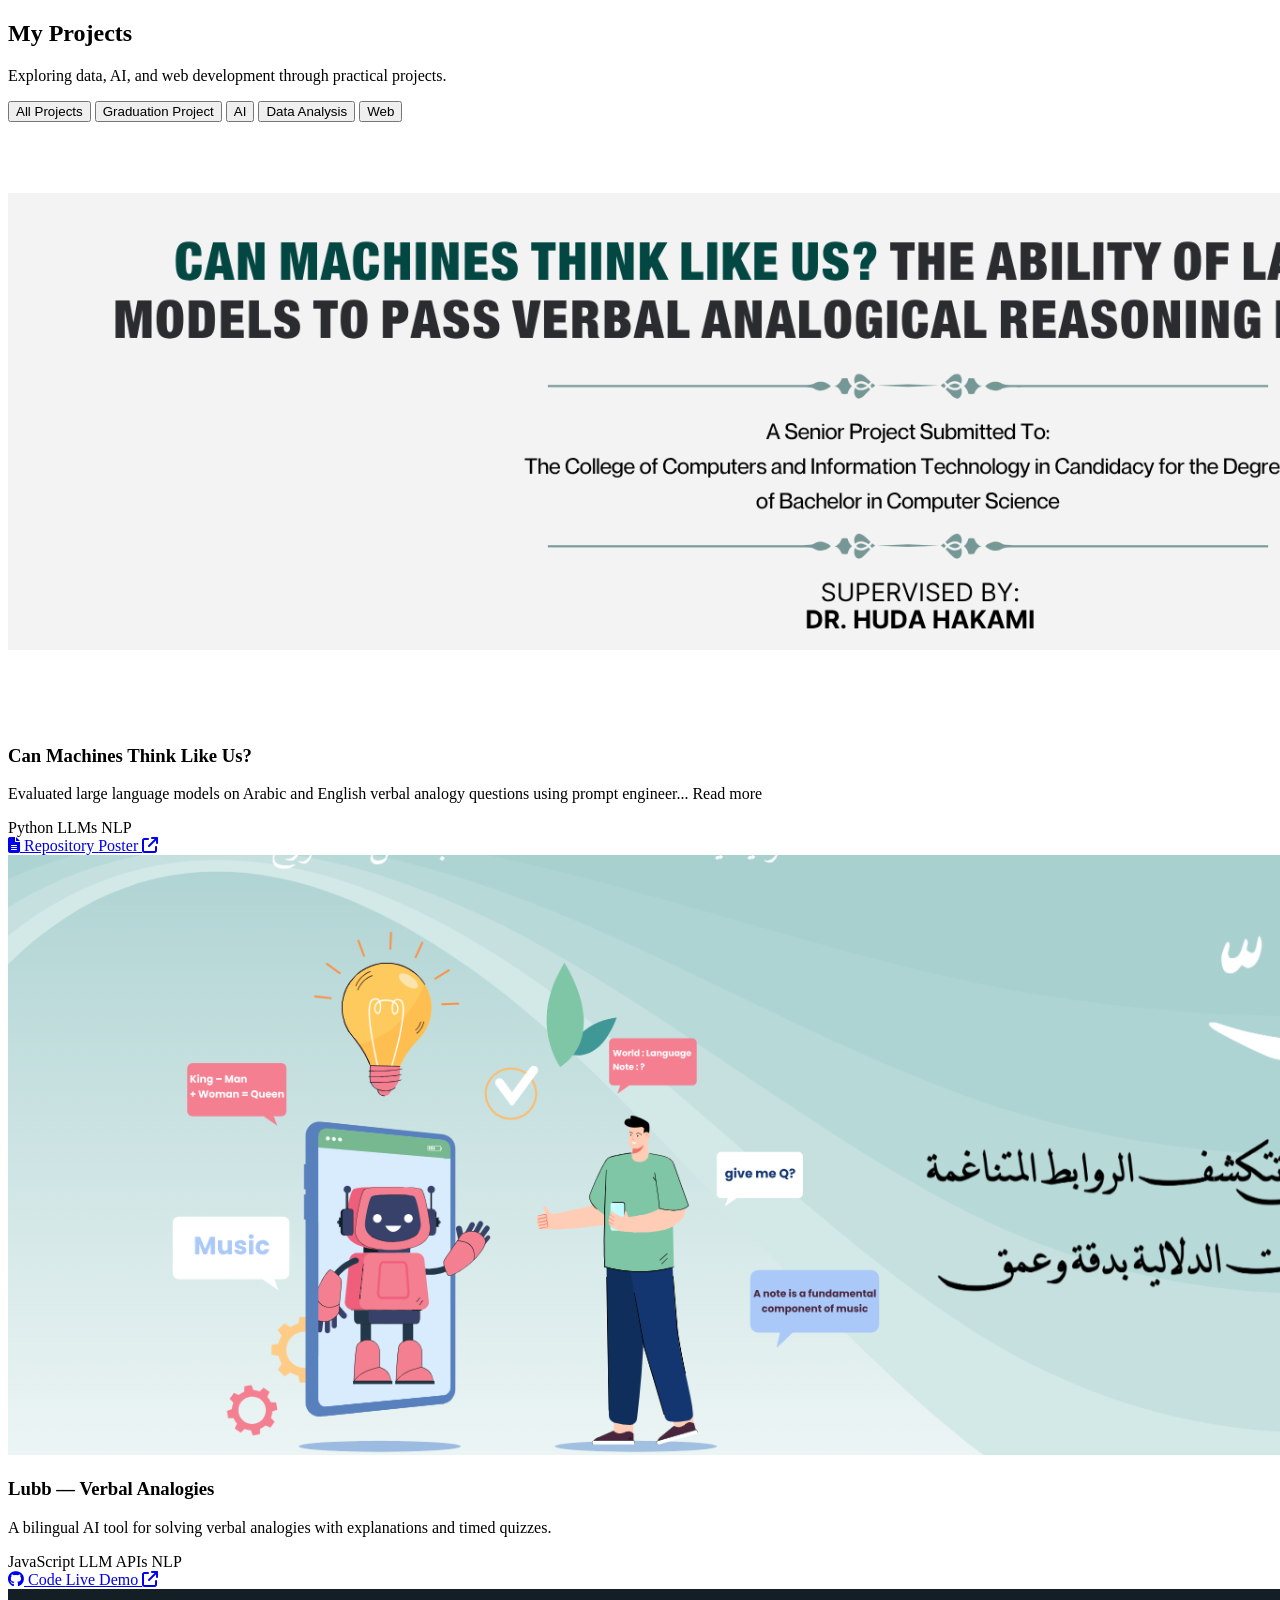
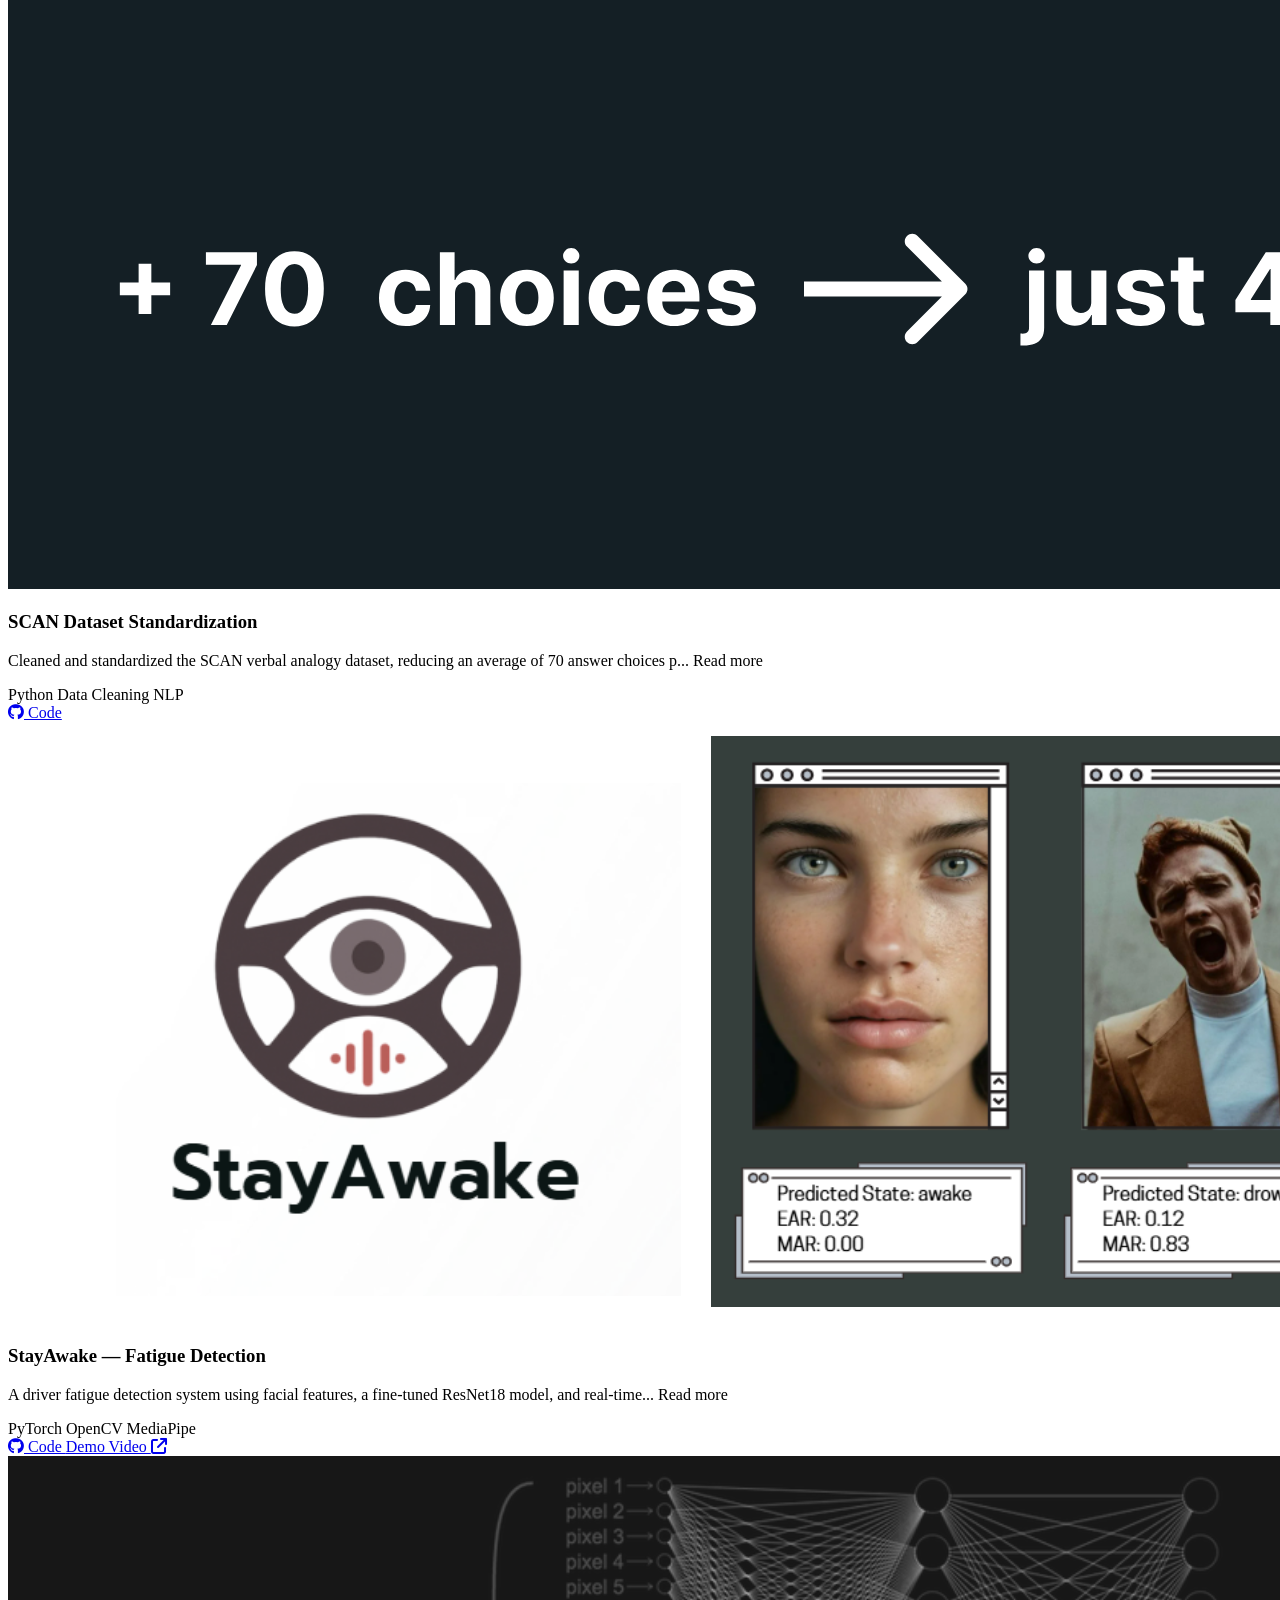
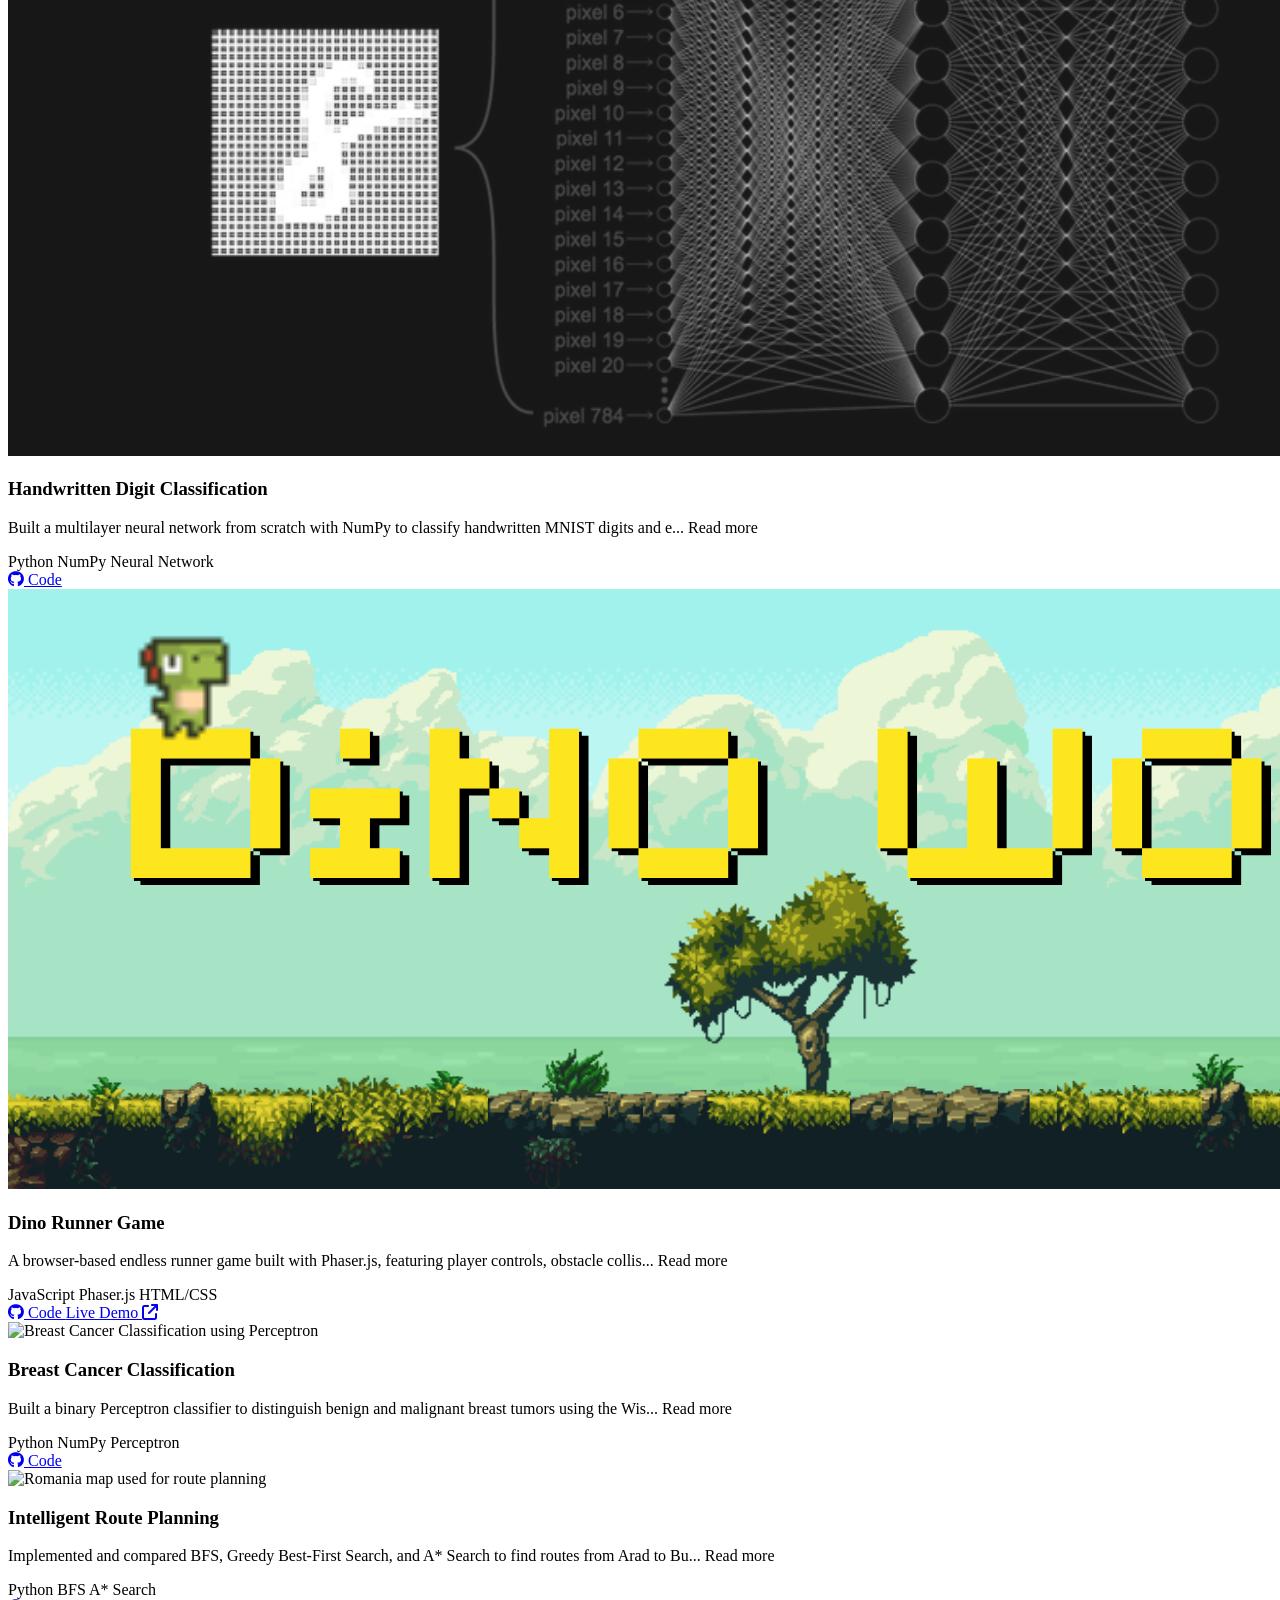
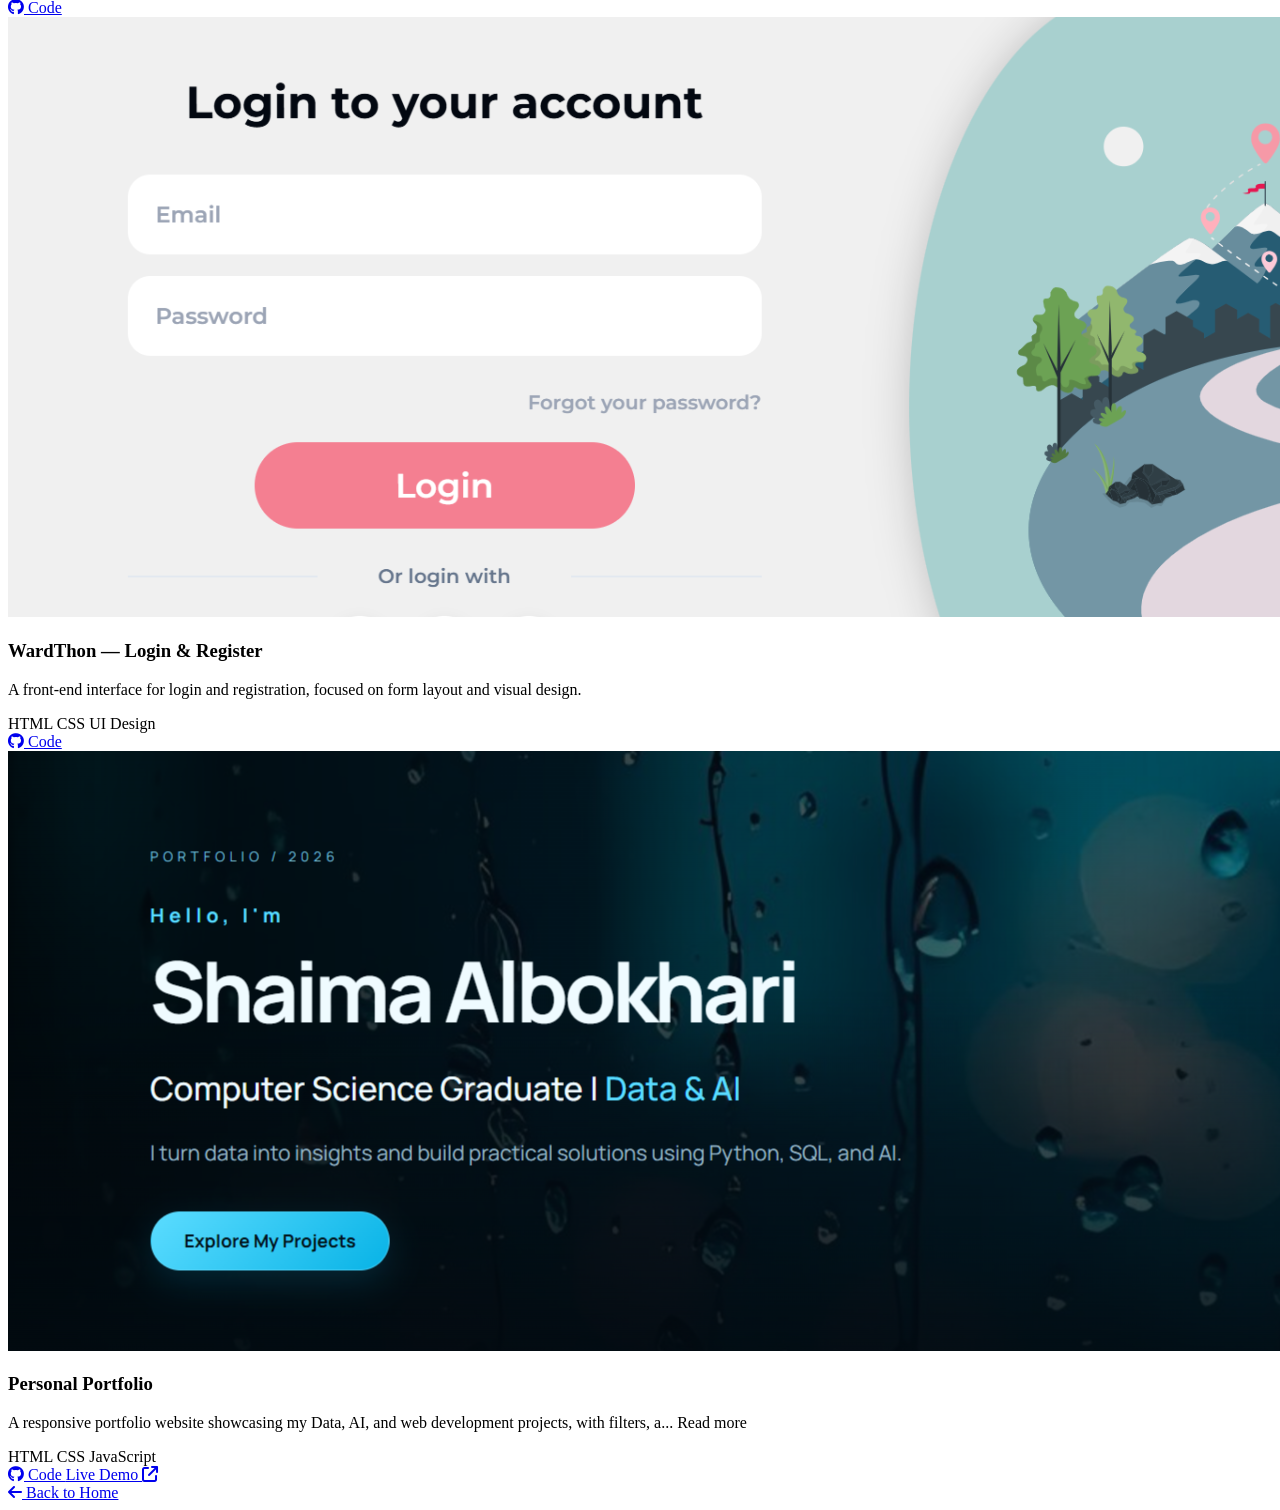
==== projects.html @ c420c737 "Add files via upload" ====
<!DOCTYPE html>
<html lang="en">
 <head>
  <meta charset="utf-8">
  <meta content="width=device-width, initial-scale=1.0" name="viewport">
  <title>
   Projects | Shaima Albokhari
  </title>
  <link href="https://cdnjs.cloudflare.com/ajax/libs/font-awesome/6.5.2/css/all.min.css" rel="stylesheet">
  <link href="https://fonts.googleapis.com/css2?family=Poppins:wght@300;400;500;600;700&family=Allura&display=swap" rel="stylesheet">
  <link href="style-cinematic.css" rel="stylesheet">
  <link href="logo-fish.svg" rel="icon" type="image/svg+xml">
 </head>
 <body>
  <section class="projects" id="projects">
   <h2>
    My Projects
   </h2>
   <p class="projects-subtitle">
    Exploring data, AI, and web development through practical projects.
   </p>
   <div aria-label="Filter projects" class="filter-buttons">
    <button aria-pressed="true" class="filter-btn active" data-filter="all" type="button">
     All Projects
    </button>
    <button aria-pressed="false" class="filter-btn" data-filter="graduation" type="button">
     Graduation Project
    </button>
    <button aria-pressed="false" class="filter-btn" data-filter="ai" type="button">
     AI
    </button>
    <button aria-pressed="false" class="filter-btn" data-filter="data" type="button">
     Data Analysis
    </button>
    <button aria-pressed="false" class="filter-btn" data-filter="web" type="button">
     Web
    </button>
   </div>
   <div class="projects-container">
    <!-- ========== GRADUATION RESEARCH ========== -->
    <div class="project-card" data-category="graduation ai">
     <div class="project-image project-cover">
      <img alt="Can Machines Think Like Us research project" src="graduation_cover.svg">
     </div>
     <div class="project-content">
      <h3 class="project-title">
       Can Machines Think Like Us?
      </h3>
      <p class="project-description">
       Evaluated large language models on Arabic and English
                        verbal analogy questions using prompt engineering
                        strategies to analyze their reasoning performance.
      </p>
      <div class="project-tags">
       <span>
        Python
       </span>
       <span>
        LLMs
       </span>
       <span>
        NLP
       </span>
      </div>
      <div class="project-links">
       <a class="code-link" href="https://github.com/ShaimaAlbokhari/llm-verbal-analogical-reasoning" rel="noopener noreferrer" target="_blank">
        <i aria-hidden="true" class="fa-solid fa-file-lines">
        </i>
        Repository
       </a>
       <a class="demo-link" href="Poster.pdf" rel="noopener noreferrer" target="_blank">
        Poster
        <i aria-hidden="true" class="fa-solid fa-arrow-up-right-from-square">
        </i>
       </a>
      </div>
     </div>
    </div>
    <!-- ========== LUBB ========== -->
    <div class="project-card" data-category="web ai graduation">
     <div class="project-image project-cover">
      <img alt="Lubb &mdash; Verbal Analogies" src="lubb_cover.svg">
     </div>
     <div class="project-content">
      <h3 class="project-title">
       Lubb &mdash; Verbal Analogies
      </h3>
      <p class="project-description">
       A bilingual AI tool for solving verbal analogies with
                        explanations and timed quizzes.
      </p>
      <div class="project-tags">
       <span>
        JavaScript
       </span>
       <span>
        LLM APIs
       </span>
       <span>
        NLP
       </span>
      </div>
      <div class="project-links">
       <a class="code-link" href="https://github.com/ShaimaAlbokhari/lubb-ai-verbal-analogies" rel="noopener noreferrer" target="_blank">
        <i aria-hidden="true" class="fa-brands fa-github">
        </i>
        Code
       </a>
       <a class="demo-link" href="https://lubb-tu.github.io/" rel="noopener noreferrer" target="_blank">
        Live Demo
        <i aria-hidden="true" class="fa-solid fa-arrow-up-right-from-square">
        </i>
       </a>
      </div>
     </div>
    </div>
    <!-- ========== SCAN ========== -->
    <div class="project-card" data-category="ai data graduation">
     <div class="project-image project-cover">
      <img alt="SCAN dataset standardization" src="scan_cover.svg">
     </div>
     <div class="project-content">
      <h3 class="project-title">
       SCAN Dataset Standardization
      </h3>
      <p class="project-description">
       Cleaned and standardized the SCAN verbal analogy
                        dataset, reducing an average of 70 answer choices per
                        question into a consistent four-option format.
      </p>
      <div class="project-tags">
       <span>
        Python
       </span>
       <span>
        Data Cleaning
       </span>
       <span>
        NLP
       </span>
      </div>
      <div class="project-links">
       <a class="code-link" href="https://github.com/ShaimaAlbokhari/scan-dataset-preprocessing" rel="noopener noreferrer" target="_blank">
        <i aria-hidden="true" class="fa-brands fa-github">
        </i>
        Code
       </a>
      </div>
     </div>
    </div>
    <!-- ========== STAYAWAKE ========== -->
    <div class="project-card" data-category="ai">
     <div class="project-image project-cover">
      <img alt="StayAwake &mdash; Fatigue Detection" src="stayawake_cover.svg">
     </div>
     <div class="project-content">
      <h3 class="project-title">
       StayAwake &mdash; Fatigue Detection
      </h3>
      <p class="project-description">
       A driver fatigue detection system using facial
                        features, a fine-tuned ResNet18 model, and
                        real-time alerts.
      </p>
      <div class="project-tags">
       <span>
        PyTorch
       </span>
       <span>
        OpenCV
       </span>
       <span>
        MediaPipe
       </span>
      </div>
      <div class="project-links">
       <a class="code-link" href="https://github.com/ShaimaAlbokhari/stayawake-fatigue-detection" rel="noopener noreferrer" target="_blank">
        <i aria-hidden="true" class="fa-brands fa-github">
        </i>
        Code
       </a>
       <a class="demo-link" href="stayawake_demo.mp4" rel="noopener noreferrer" target="_blank">
        Demo Video
        <i aria-hidden="true" class="fa-solid fa-arrow-up-right-from-square">
        </i>
       </a>
      </div>
     </div>
    </div>
    <!-- ========== MNIST ========== -->
    <div class="project-card" data-category="ai data">
     <div class="project-image project-cover">
      <img alt="Handwritten digit classification predictions" src="mnist cover.svg">
     </div>
     <div class="project-content">
      <h3 class="project-title">
       Handwritten Digit Classification
      </h3>
      <p class="project-description">
       Built a multilayer neural network from scratch with
                        NumPy to classify handwritten MNIST digits and
                        evaluate model accuracy and generalization.
      </p>
      <div class="project-tags">
       <span>
        Python
       </span>
       <span>
        NumPy
       </span>
       <span>
        Neural Network
       </span>
      </div>
      <div class="project-links">
       <a class="code-link" href="https://github.com/ShaimaAlbokhari/mnist-multilayer-neural-network" rel="noopener noreferrer" target="_blank">
        <i aria-hidden="true" class="fa-brands fa-github">
        </i>
        Code
       </a>
      </div>
     </div>
    </div>
    <!-- ========== DINO RUNNER ========== -->
    <div class="project-card" data-category="web">
     <div class="project-image project-cover">
      <img alt="Dino Runner Game" src="dino_cover.svg">
     </div>
     <div class="project-content">
      <h3 class="project-title">
       Dino Runner Game
      </h3>
      <p class="project-description">
       A browser-based endless runner game built with
                        Phaser.js, featuring player controls, obstacle
                        collisions, scoring, and game-over states.
      </p>
      <div class="project-tags">
       <span>
        JavaScript
       </span>
       <span>
        Phaser.js
       </span>
       <span>
        HTML/CSS
       </span>
      </div>
      <div class="project-links">
       <a class="code-link" href="https://github.com/ShaimaAlbokhari/dino-runner-phaser" rel="noopener noreferrer" target="_blank">
        <i aria-hidden="true" class="fa-brands fa-github">
        </i>
        Code
       </a>
       <a class="demo-link" href="https://shaimaalbokhari.itch.io/dino-world" rel="noopener noreferrer" target="_blank">
        Live Demo
        <i aria-hidden="true" class="fa-solid fa-arrow-up-right-from-square">
        </i>
       </a>
      </div>
     </div>
    </div>
    <!-- ========== BREAST CANCER CLASSIFICATION ========== -->
    <div class="project-card" data-category="ai data">
     <div class="project-image project-cover">
      <img alt="Breast Cancer Classification using Perceptron" src="breast-cancer-cover.svg">
     </div>
     <div class="project-content">
      <h3 class="project-title">
       Breast Cancer Classification
      </h3>
      <p class="project-description">
       Built a binary Perceptron classifier to distinguish
                        benign and malignant breast tumors using the Wisconsin
                        Diagnostic Breast Cancer dataset.
      </p>
      <div class="project-tags">
       <span>
        Python
       </span>
       <span>
        NumPy
       </span>
       <span>
        Perceptron
       </span>
      </div>
      <div class="project-links">
       <a class="code-link" href="https://github.com/ShaimaAlbokhari/breast-cancer-perceptron" rel="noopener noreferrer" target="_blank">
        <i aria-hidden="true" class="fa-brands fa-github">
        </i>
        Code
       </a>
      </div>
     </div>
    </div>
    <!-- ========== ROUTE PLANNING ========== -->
    <div class="project-card" data-category="ai">
     <div class="project-image project-cover">
      <img alt="Romania map used for route planning" src="romania-cover.svg">
     </div>
     <div class="project-content">
      <h3 class="project-title">
       Intelligent Route Planning
      </h3>
      <p class="project-description">
       Implemented and compared BFS, Greedy Best-First
                        Search, and A* Search to find routes from Arad to
                        Bucharest using a weighted city graph.
      </p>
      <div class="project-tags">
       <span>
        Python
       </span>
       <span>
        BFS
       </span>
       <span>
        A* Search
       </span>
      </div>
      <div class="project-links">
       <a class="code-link" href="https://github.com/ShaimaAlbokhari/intelligent-route-planning" rel="noopener noreferrer" target="_blank">
        <i aria-hidden="true" class="fa-brands fa-github">
        </i>
        Code
       </a>
      </div>
     </div>
    </div>
    <!-- ========== WaRDTHON ========== -->
    <div class="project-card" data-category="web">
     <div class="project-image project-cover">
      <img alt="WardThon login and registration interface" src="wardthon_cover.svg">
     </div>
     <div class="project-content">
      <h3 class="project-title">
       WardThon &mdash; Login & Register
      </h3>
      <p class="project-description">
       A front-end interface for login and registration,
                        focused on form layout and visual design.
      </p>
      <div class="project-tags">
       <span>
        HTML
       </span>
       <span>
        CSS
       </span>
       <span>
        UI Design
       </span>
      </div>
      <div class="project-links">
       <a class="code-link" href="https://github.com/ShaimaAlbokhari/wardthon-login-register-ui" rel="noopener noreferrer" target="_blank">
        <i aria-hidden="true" class="fa-brands fa-github">
        </i>
        Code
       </a>
      </div>
     </div>
    </div>
    <!-- ========== PERSONAL PORTFOLIO ========== -->
    <div class="project-card" data-category="web">
     <div class="project-image project-cover">
      <img alt="Personal portfolio website preview" src="portfolio_cover.svg">
     </div>
     <div class="project-content">
      <h3 class="project-title">
       Personal Portfolio
      </h3>
      <p class="project-description">
       A responsive portfolio website showcasing my Data,
                        AI, and web development projects, with filters,
                        a certificate carousel, and a contact form.
      </p>
      <div class="project-tags">
       <span>
        HTML
       </span>
       <span>
        CSS
       </span>
       <span>
        JavaScript
       </span>
      </div>
      <div class="project-links">
       <a class="code-link" href="https://github.com/ShaimaAlbokhari/ShaimaAlbokhari.github.io" rel="noopener noreferrer" target="_blank">
        <i aria-hidden="true" class="fa-brands fa-github">
        </i>
        Code
       </a>
       <a class="demo-link" href="https://ShaimaAlbokhari.github.io" rel="noopener noreferrer" target="_blank">
        Live Demo
        <i aria-hidden="true" class="fa-solid fa-arrow-up-right-from-square">
        </i>
       </a>
      </div>
     </div>
    </div>
   </div>
   <a class="view-all-btn" href="index.html">
    <i aria-hidden="true" class="fa-solid fa-arrow-left">
    </i>
    Back to Home
   </a>
  </section>
  <script src="script.js">
  </script>
 </body>
</html>
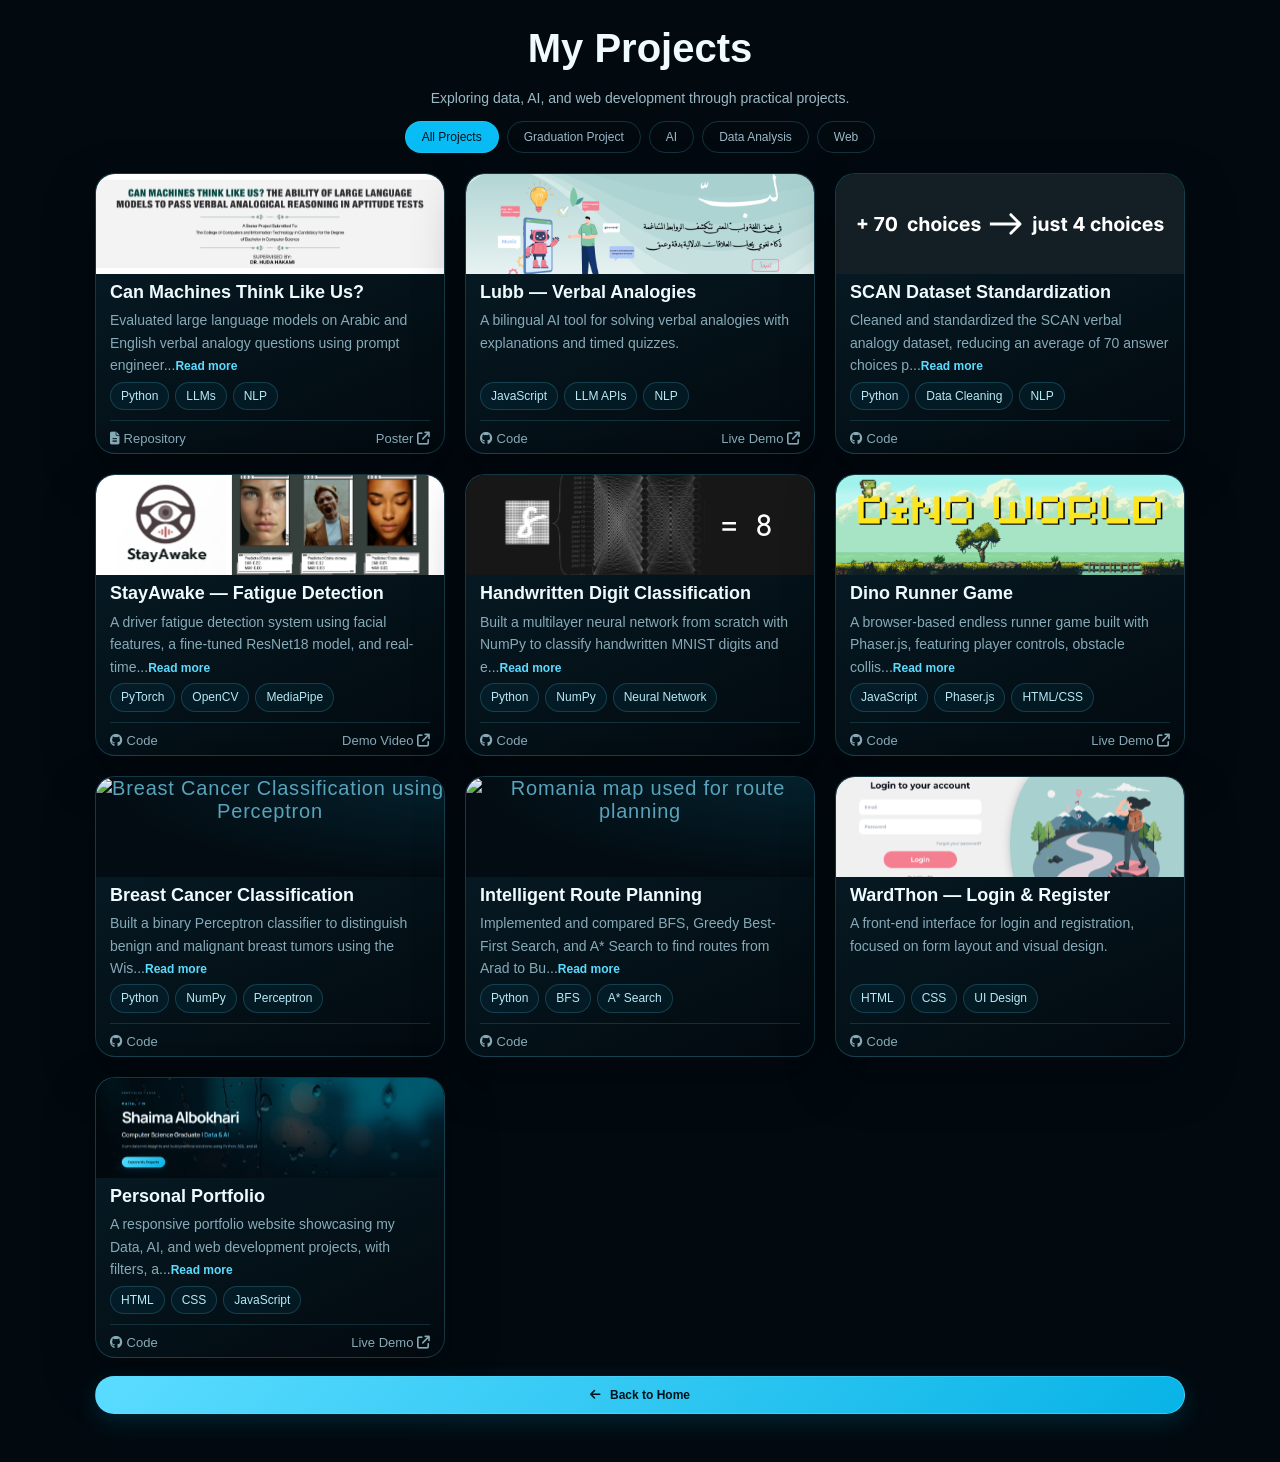
==== commit 88b11b4d: "Update stylesheet link in projects.html" ====
--- a/projects.html
+++ b/projects.html
@@ -8,7 +8,7 @@
   </title>
   <link href="https://cdnjs.cloudflare.com/ajax/libs/font-awesome/6.5.2/css/all.min.css" rel="stylesheet">
   <link href="https://fonts.googleapis.com/css2?family=Poppins:wght@300;400;500;600;700&family=Allura&display=swap" rel="stylesheet">
-  <link href="style-cinematic.css" rel="stylesheet">
+  <link href="styles.css" rel="stylesheet">
   <link href="logo-fish.svg" rel="icon" type="image/svg+xml">
  </head>
  <body>
--- a/styles.css
+++ b/styles.css
@@ -0,0 +1,7 @@
+/* Main stylesheet loader. Keep this import order. */
+@import url("variables.css");
+@import url("base.css");
+@import url("about.css");
+@import url("projects.css");
+@import url("certifications.css");
+@import url("contact.css");
